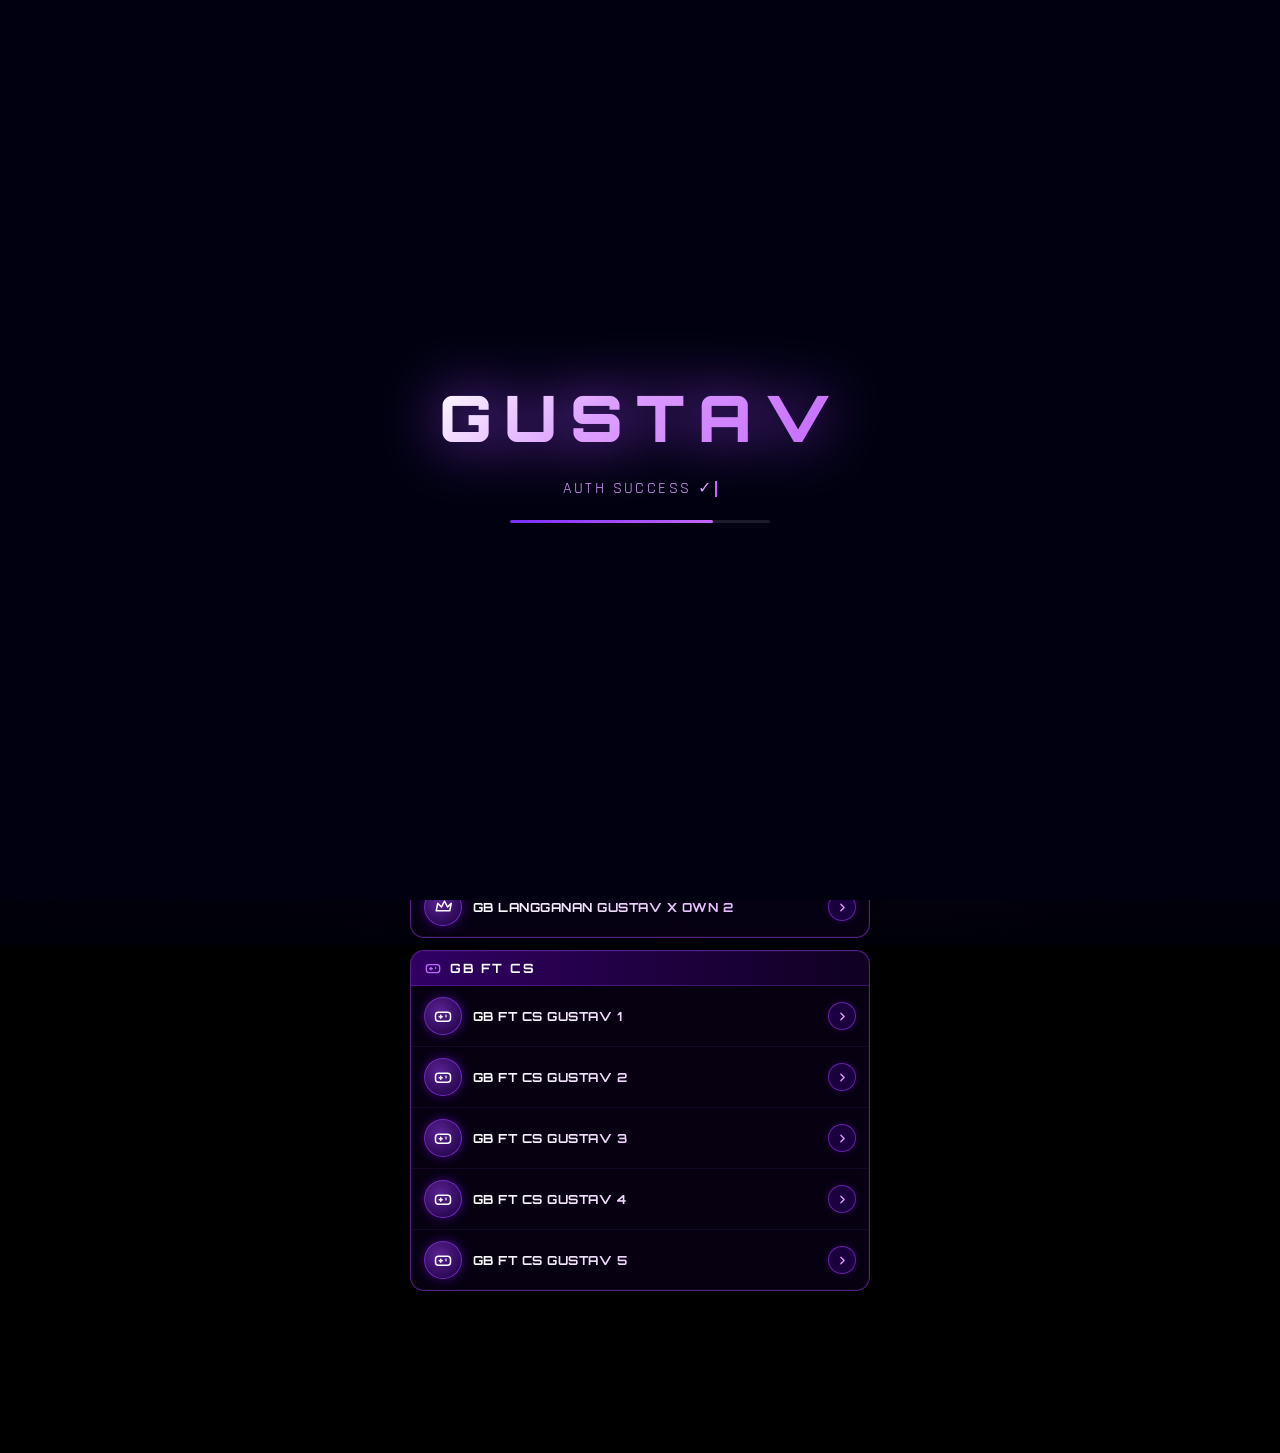
==== index (8).html @ 330f321d "Add files via upload" ====
<!DOCTYPE html>
<html lang="id">
<head>
<meta charset="UTF-8"/>
<meta name="viewport" content="width=device-width,initial-scale=1,maximum-scale=1"/>
<title>GUSTAV | Premium Link Hub</title>
<link href="https://fonts.googleapis.com/css2?family=Orbitron:wght@400;700;900&family=Rajdhani:wght@400;600;700&display=swap" rel="stylesheet"/>
<style>
*,*::before,*::after{box-sizing:border-box;margin:0;padding:0}
:root{--v:#7b2fff;--vg:#a044ff;--vn:#c366ff;--vl:#dda0ff;--w:#fff;--gb:rgba(10,0,30,.55);--bdr:rgba(160,60,255,.5)}
html,body{min-height:100%;background:#000;font-family:'Rajdhani',sans-serif;overflow-x:hidden;color:var(--w)}
#anime-bg{position:fixed;inset:0;z-index:0;background:url('[data-uri]') center top/cover no-repeat;transform-origin:center center;will-change:transform}
#anime-bg::after{content:'';position:absolute;inset:0;background:linear-gradient(to bottom,rgba(0,0,10,.72) 0%,rgba(5,0,20,.55) 28%,rgba(10,0,30,.78) 62%,rgba(5,0,15,.95) 83%,rgba(0,0,8,1) 100%),linear-gradient(to right,rgba(0,0,15,.55) 0%,rgba(0,0,15,.18) 28%,rgba(0,0,15,.18) 72%,rgba(0,0,15,.55) 100%)}
#scanline{position:fixed;inset:0;z-index:2;pointer-events:none;opacity:.04;background:repeating-linear-gradient(0deg,transparent,transparent 2px,rgba(0,0,0,.8) 2px,rgba(0,0,0,.8) 4px)}
#vignette{position:fixed;inset:0;z-index:3;pointer-events:none;background:radial-gradient(ellipse 85% 85% at 50% 50%,transparent 38%,rgba(0,0,15,.68) 100%)}
#sword-beam{position:fixed;inset:0;z-index:4;pointer-events:none;overflow:hidden}
#sword-beam::before{content:'';position:absolute;top:-10%;left:28%;width:3px;height:130%;background:linear-gradient(to bottom,transparent 0%,rgba(200,120,255,0) 10%,rgba(200,120,255,.9) 35%,rgba(255,180,255,1) 50%,rgba(200,120,255,.9) 65%,rgba(200,120,255,0) 90%,transparent 100%);transform:rotate(-38deg);transform-origin:50% 50%;filter:blur(1.5px);box-shadow:0 0 12px 4px rgba(180,80,255,.6),0 0 40px 10px rgba(120,0,255,.3);animation:beamPulse 3s ease-in-out infinite}
#sword-beam::after{content:'';position:absolute;top:-10%;left:28.4%;width:1px;height:130%;background:linear-gradient(to bottom,transparent,rgba(255,255,255,.95) 50%,transparent);transform:rotate(-38deg);transform-origin:50% 50%;filter:blur(.3px);animation:beamPulse 3s ease-in-out infinite}
@keyframes beamPulse{0%,100%{opacity:.7;filter:blur(1.5px) brightness(1)}50%{opacity:1;filter:blur(.8px) brightness(1.6)}}
#aura{position:fixed;z-index:4;pointer-events:none;bottom:5%;left:50%;transform:translateX(-50%);width:min(320px,75vw);height:min(320px,75vw);border-radius:50%;background:radial-gradient(circle,rgba(120,0,255,.22) 0%,rgba(80,0,200,.12) 40%,transparent 70%);animation:auraPulse 4s ease-in-out infinite;filter:blur(18px)}
@keyframes auraPulse{0%,100%{opacity:.6;transform:translateX(-50%) scale(1)}50%{opacity:1;transform:translateX(-50%) scale(1.15)}}
#pc{position:fixed;inset:0;z-index:5;pointer-events:none}
#fog{position:fixed;inset:0;z-index:6;pointer-events:none;background:radial-gradient(ellipse 80% 40% at 50% 0%,rgba(100,0,220,.28) 0%,transparent 70%),radial-gradient(ellipse 40% 20% at 15% 80%,rgba(140,40,255,.16) 0%,transparent 60%),radial-gradient(ellipse 40% 20% at 85% 60%,rgba(80,0,180,.14) 0%,transparent 60%)}
#flash{position:fixed;inset:0;z-index:7;pointer-events:none;background:rgba(160,60,255,0);animation:flash 8s infinite}
@keyframes flash{0%,88%,90%,92%,100%{background:rgba(160,60,255,0)}89%,91%{background:rgba(160,60,255,.06)}}
#intro{position:fixed;inset:0;z-index:999;background:#000010;display:flex;flex-direction:column;align-items:center;justify-content:center;gap:20px;transition:opacity .7s}
#intro.out{opacity:0;pointer-events:none}
.ig{font-family:'Orbitron',sans-serif;font-size:clamp(2.4rem,9vw,4rem);font-weight:900;letter-spacing:.2em;background:linear-gradient(135deg,#fff 0%,var(--vl) 40%,var(--vn) 100%);-webkit-background-clip:text;-webkit-text-fill-color:transparent;background-clip:text;filter:drop-shadow(0 0 30px var(--vg))}
.il{font-size:clamp(.8rem,3vw,1rem);color:var(--vl);letter-spacing:.15em;min-height:1.4em}
.ic{display:inline-block;width:2px;height:1em;background:var(--vn);margin-left:2px;vertical-align:middle;animation:blink .7s step-end infinite}
@keyframes blink{0%,100%{opacity:1}50%{opacity:0}}
.bw{width:min(260px,65vw);height:3px;background:rgba(255,255,255,.1);border-radius:2px;overflow:hidden}
.bb{height:100%;width:0;background:linear-gradient(90deg,var(--v),var(--vn));border-radius:2px;transition:width .5s cubic-bezier(.4,0,.2,1)}
#app{position:relative;z-index:10;min-height:100vh;display:flex;flex-direction:column;align-items:center;padding:0 13px 90px}
.hero{width:100%;max-width:460px;text-align:center;padding:36px 0 16px;position:relative}
.badge{position:absolute;top:30px;width:62px;background:linear-gradient(160deg,rgba(20,0,50,.92) 0%,rgba(8,0,28,.96) 100%);border:1.5px solid rgba(180,80,255,.65);border-radius:12px;padding:12px 6px 10px;font-family:'Orbitron',sans-serif;font-size:.5rem;font-weight:700;letter-spacing:.1em;color:var(--vl);backdrop-filter:blur(20px);box-shadow:0 0 24px rgba(123,0,255,.5),0 0 8px rgba(200,100,255,.2) inset,inset 0 1px 0 rgba(255,255,255,.12);text-align:center}
.badge svg{width:18px;height:18px;display:block;margin:0 auto 5px;fill:none;stroke:var(--vl);stroke-width:1.8;stroke-linecap:round;stroke-linejoin:round;filter:drop-shadow(0 0 4px rgba(180,80,255,.7))}
.badge .badge-main-text{font-size:.56rem;font-weight:900;letter-spacing:.12em;background:linear-gradient(180deg,#fff 0%,var(--vl) 100%);-webkit-background-clip:text;-webkit-text-fill-color:transparent;background-clip:text;line-height:1.3}
.badge .badge-sub-text{font-size:.42rem;opacity:.7;margin-top:2px;letter-spacing:.08em;color:rgba(200,160,255,.8);-webkit-text-fill-color:rgba(200,160,255,.8)}
.badge .badge-year{font-size:.52rem;font-weight:900;letter-spacing:.06em;background:linear-gradient(90deg,var(--vn),var(--vl));-webkit-background-clip:text;-webkit-text-fill-color:transparent;background-clip:text;margin-top:1px}
.badge .badge-divider{width:36px;height:1px;background:linear-gradient(90deg,transparent,rgba(180,80,255,.7),transparent);margin:5px auto}
.badge .badge-era-text{font-size:.72rem;font-weight:900;letter-spacing:.22em;background:linear-gradient(135deg,var(--vn) 0%,#fff 50%,var(--vl) 100%);-webkit-background-clip:text;-webkit-text-fill-color:transparent;background-clip:text;filter:drop-shadow(0 0 6px rgba(160,60,255,.8));line-height:1.2}
.bl{left:0}.br{right:0}
.stripes{margin-top:6px;display:flex;flex-direction:column;gap:3px;align-items:center}
.stripe{width:26px;height:3px;border-radius:2px;background:linear-gradient(90deg,transparent,var(--vn),transparent)}
.ring{width:clamp(82px,20vw,104px);height:clamp(82px,20vw,104px);border-radius:50%;margin:0 auto 12px;border:2px solid var(--vn);position:relative;display:flex;align-items:center;justify-content:center;background:radial-gradient(circle at 50% 40%,rgba(100,0,255,.55),rgba(5,0,20,.96));animation:ringPulse 3s ease-in-out infinite}
@keyframes ringPulse{0%,100%{box-shadow:0 0 20px var(--v),0 0 55px rgba(123,0,255,.4),inset 0 0 18px rgba(100,0,255,.3)}50%{box-shadow:0 0 38px var(--vg),0 0 90px rgba(160,60,255,.5),inset 0 0 28px rgba(160,60,255,.45)}}
.rcrown{position:absolute;top:-14px;left:50%;transform:translateX(-50%)}
.rcrown svg{width:22px;height:22px;fill:none;stroke:var(--vn);stroke-width:2;filter:drop-shadow(0 0 6px var(--vn));stroke-linecap:round;stroke-linejoin:round}
.rg{font-family:'Orbitron',sans-serif;font-size:clamp(1.9rem,7vw,2.6rem);font-weight:900;background:linear-gradient(135deg,#fff,var(--vl));-webkit-background-clip:text;-webkit-text-fill-color:transparent;background-clip:text;filter:drop-shadow(0 0 10px var(--vn))}
.sp{position:absolute;width:5px;height:5px;border-radius:50%;background:var(--vl);box-shadow:0 0 8px var(--vn);animation:sp 2s ease-in-out infinite}
.sp:nth-child(2){top:8%;left:-8%;animation-delay:.3s}.sp:nth-child(3){top:8%;right:-8%;animation-delay:.8s}.sp:nth-child(4){bottom:12%;left:2%;animation-delay:1.3s}.sp:nth-child(5){bottom:12%;right:2%;animation-delay:1.8s}
@keyframes sp{0%,100%{opacity:0;transform:scale(.3)}50%{opacity:1;transform:scale(1.5)}}
.title{font-family:'Orbitron',sans-serif;font-size:clamp(2.4rem,10vw,3.5rem);font-weight:900;letter-spacing:.12em;background:linear-gradient(180deg,#fff 0%,var(--vl) 55%,var(--vg) 100%);-webkit-background-clip:text;-webkit-text-fill-color:transparent;background-clip:text;filter:drop-shadow(0 0 28px rgba(160,60,255,.9)) drop-shadow(0 2px 8px rgba(0,0,0,.8));animation:glitch 7s infinite;margin-bottom:4px}
@keyframes glitch{0%,90%,100%{filter:drop-shadow(0 0 20px rgba(160,60,255,.7));transform:none}91%{filter:drop-shadow(3px 0 var(--vn)) drop-shadow(-3px 0 #f0f);transform:skewX(2deg)}92%{filter:drop-shadow(-3px 0 var(--vg)) drop-shadow(3px 0 #0ff);transform:skewX(-1.5deg)}93%{filter:drop-shadow(0 0 20px rgba(160,60,255,.7));transform:none}}
.sub{font-size:clamp(.78rem,3.5vw,.92rem);color:var(--vl);letter-spacing:.2em;display:flex;align-items:center;justify-content:center;gap:8px;text-shadow:0 1px 6px rgba(0,0,0,.9),0 0 20px rgba(100,0,200,.6)}
.sub::before,.sub::after{content:'✦';font-size:.75em;color:var(--vn);animation:twink 2s ease-in-out infinite alternate}
@keyframes twink{from{opacity:.4}to{opacity:1}}
.wrap{width:100%;max-width:460px;display:flex;flex-direction:column;gap:12px;margin-top:8px}
.block{background:rgba(8,0,22,.75);border:1.5px solid var(--bdr);border-radius:14px;overflow:hidden;backdrop-filter:blur(18px) saturate(1.4);-webkit-backdrop-filter:blur(18px) saturate(1.4);animation:breath 4s ease-in-out infinite;box-shadow:0 0 0 1px rgba(255,255,255,.04) inset}
@keyframes breath{0%,100%{box-shadow:0 0 20px rgba(100,0,255,.18),0 0 0 1px rgba(255,255,255,.04) inset}50%{box-shadow:0 0 40px rgba(160,60,255,.35),0 0 0 1px rgba(255,255,255,.06) inset}}
.sh{display:flex;align-items:center;gap:9px;padding:9px 14px;background:linear-gradient(90deg,rgba(100,0,200,.45) 0%,rgba(50,0,100,.2) 100%);border-bottom:1px solid rgba(160,60,255,.3);font-family:'Orbitron',sans-serif;font-size:clamp(.68rem,2.8vw,.8rem);font-weight:700;letter-spacing:.14em;color:var(--w)}
.sh svg{width:16px;height:16px;flex-shrink:0;fill:none;stroke:var(--vn);stroke-width:2;stroke-linecap:round;stroke-linejoin:round}
a.row{display:flex;align-items:center;gap:11px;padding:11px 13px;text-decoration:none;color:var(--w);border-bottom:1px solid rgba(160,60,255,.1);position:relative;overflow:hidden;transition:background .22s,transform .18s;animation:float 4s ease-in-out infinite}
a.row:last-child{border-bottom:none}
a.row::before{content:'';position:absolute;inset:0;background:linear-gradient(105deg,transparent 0%,rgba(160,60,255,.16) 50%,transparent 100%);transform:translateX(-110%);transition:transform .45s ease}
a.row:hover::before{transform:translateX(110%)}
a.row:hover{background:rgba(100,0,200,.28);transform:scale(1.013) translateY(-1px);animation:none}
@keyframes float{0%,100%{transform:translateY(0)}50%{transform:translateY(-2px)}}
.ico{width:38px;height:38px;flex-shrink:0;border-radius:50%;background:radial-gradient(circle at 40% 35%,rgba(160,60,255,.55),rgba(30,0,70,.85));border:1.5px solid rgba(160,60,255,.6);display:flex;align-items:center;justify-content:center;box-shadow:0 0 12px rgba(123,0,255,.45);position:relative;overflow:hidden}
.ico::after{content:'';position:absolute;top:0;left:-70%;width:45%;height:100%;background:linear-gradient(90deg,transparent,rgba(255,255,255,.28),transparent);transform:skewX(-20deg);animation:sheen 3.5s ease-in-out infinite}
@keyframes sheen{0%,100%{left:-70%}50%{left:130%}}
.ico svg{width:18px;height:18px;fill:none;stroke:var(--w);stroke-width:2;stroke-linecap:round;stroke-linejoin:round;position:relative;z-index:1}
.txt{flex:1;min-width:0}
.tn{font-family:'Orbitron',sans-serif;font-size:clamp(.65rem,2.7vw,.78rem);font-weight:700;letter-spacing:.04em;white-space:nowrap;overflow:hidden;text-overflow:ellipsis;background:linear-gradient(90deg,var(--w),var(--vl));-webkit-background-clip:text;-webkit-text-fill-color:transparent;background-clip:text}
.ts{font-size:clamp(.58rem,2.4vw,.68rem);color:rgba(200,160,255,.65);letter-spacing:.06em;margin-top:1px}
.arr{width:28px;height:28px;flex-shrink:0;border-radius:50%;border:1.5px solid rgba(160,60,255,.55);display:flex;align-items:center;justify-content:center;background:rgba(80,0,180,.28);box-shadow:0 0 8px rgba(100,0,200,.3);transition:all .22s}
.arr svg{width:13px;height:13px;stroke:var(--vl);stroke-width:2.5;fill:none;stroke-linecap:round;stroke-linejoin:round;transition:stroke .22s}
a.row:hover .arr{background:var(--v);box-shadow:0 0 20px var(--vn)}
a.row:hover .arr svg{stroke:var(--w)}
.foot{position:fixed;bottom:0;left:0;right:0;z-index:20;background:rgba(5,0,15,.92);border-top:1px solid rgba(160,60,255,.35);backdrop-filter:blur(16px);display:flex;align-items:center;justify-content:space-between;padding:9px 16px}
.fg{width:38px;height:38px;border-radius:50%;border:1.5px solid var(--bdr);background:rgba(60,0,140,.5);display:flex;align-items:center;justify-content:center;font-family:'Orbitron',sans-serif;font-size:.95rem;font-weight:900;box-shadow:0 0 14px rgba(100,0,200,.5)}
.fc{text-align:center}
.fn{font-family:'Orbitron',sans-serif;font-size:.72rem;font-weight:900;letter-spacing:.2em;display:flex;align-items:center;gap:6px;background:linear-gradient(90deg,var(--vl),var(--w),var(--vl));-webkit-background-clip:text;-webkit-text-fill-color:transparent;background-clip:text}
.fn svg{width:14px;height:14px;fill:none;stroke:var(--vn);stroke-width:2;stroke-linecap:round;stroke-linejoin:round}
.fe{font-size:.54rem;letter-spacing:.18em;color:var(--vl);margin-top:1px}
.ft{font-size:.5rem;letter-spacing:.12em;color:rgba(200,160,255,.55)}
.fi{display:flex;gap:7px}
.fic{width:32px;height:32px;border-radius:8px;border:1.5px solid rgba(160,60,255,.4);background:rgba(60,0,130,.35);display:flex;align-items:center;justify-content:center}
.fic svg{width:16px;height:16px;fill:none;stroke:var(--vl);stroke-width:2;stroke-linecap:round;stroke-linejoin:round}
.eq{position:fixed;bottom:58px;right:11px;z-index:25;display:flex;align-items:flex-end;gap:3px;opacity:.5;pointer-events:none}
.eqb{width:3px;border-radius:2px;background:linear-gradient(to top,var(--v),var(--vn));animation:eq 1s ease-in-out infinite}
.eqb:nth-child(1){height:7px;animation-delay:.0s}.eqb:nth-child(2){height:14px;animation-delay:.12s}.eqb:nth-child(3){height:10px;animation-delay:.24s}.eqb:nth-child(4){height:18px;animation-delay:.36s}.eqb:nth-child(5){height:8px;animation-delay:.48s}
@keyframes eq{0%,100%{transform:scaleY(1)}50%{transform:scaleY(.25)}}
@media(max-width:370px){.badge{display:none}}
</style>
</head>
<body>
<svg style="display:none" xmlns="http://www.w3.org/2000/svg">
<defs>
<symbol id="i-tg" viewBox="0 0 24 24"><path d="M21.5 3.5L2 10.5l7 2.5m12.5-9.5l-5.5 17-4.5-5m10-12L9 13m0 0v7l3.5-3.5"/></symbol>
<symbol id="i-gem" viewBox="0 0 24 24"><path d="M2.5 9h19l-9.5 12.5L2.5 9z"/><path d="M2.5 9L7 4h10l4.5 5"/><path d="M7 4l5 5m0 0l5-5m-5 5v12.5"/></symbol>
<symbol id="i-crown" viewBox="0 0 24 24"><path d="M3 17h18M3 17l2-10 5 5 4-8 4 8 5-5-2 10H3z"/></symbol>
<symbol id="i-game" viewBox="0 0 24 24"><rect x="2" y="7" width="20" height="12" rx="4"/><path d="M7 13h4m-2-2v4m7-2h.01M16 11h.01"/></symbol>
<symbol id="i-info" viewBox="0 0 24 24"><circle cx="12" cy="12" r="9"/><path d="M12 8v.5M12 11v5"/></symbol>
<symbol id="i-clip" viewBox="0 0 24 24"><path d="M9 5H7a2 2 0 00-2 2v12a2 2 0 002 2h10a2 2 0 002-2V7a2 2 0 00-2-2h-2"/><rect x="9" y="3" width="6" height="4" rx="1"/><path d="M9 12h6m-6 4h4"/></symbol>
<symbol id="i-wing" viewBox="0 0 24 24"><path d="M12 12C6 8 2 4 2 4s2 6 4 8c2 2 6 0 6 0zm0 0c6-4 10-8 10-8s-2 6-4 8c-2 2-6 0-6 0z"/></symbol>
<symbol id="i-chev" viewBox="0 0 24 24"><path d="M9 18l6-6-6-6"/></symbol>
</defs>
</svg>

<div id="intro">
  <div class="ig">GUSTAV</div>
  <div class="il"><span id="iline"></span><span class="ic"></span></div>
  <div class="bw"><div class="bb" id="ibar"></div></div>
</div>

<div id="anime-bg"></div>
<div id="scanline"></div>
<div id="vignette"></div>
<div id="sword-beam"></div>
<div id="aura"></div>
<canvas id="pc"></canvas>
<div id="fog"></div>
<div id="flash"></div>
<div class="eq"><div class="eqb"></div><div class="eqb"></div><div class="eqb"></div><div class="eqb"></div><div class="eqb"></div></div>
<audio id="bgm" src="breathe.mp3" loop preload="auto"></audio>

<div id="app">
  <div class="hero">
    <div class="badge bl">
      <svg><use href="#i-crown"/></svg>
      <div class="badge-main-text">GUSTAV</div>
      <div class="badge-divider"></div>
      <div class="badge-era-text">ERA</div>
      <div class="stripes"><div class="stripe"></div><div class="stripe"></div></div>
    </div>
    <div class="badge br">
      <svg><use href="#i-gem"/></svg>
      <div class="badge-main-text">GUSTAV</div>
      <div class="badge-divider"></div>
      <div class="badge-era-text">ERA</div>
      <div class="stripes"><div class="stripe"></div><div class="stripe"></div></div>
    </div>
    <div class="ring">
      <div class="rcrown"><svg><use href="#i-crown"/></svg></div>
      <div class="rg">G</div>
      <div class="sp"></div><div class="sp"></div><div class="sp"></div><div class="sp"></div>
    </div>
    <div class="title">GUSTAV</div>
    <div class="sub">ALL INFO GUSTAV FT /KB</div>
  </div>
  <div class="wrap">
    <div class="block">
      <div class="sh"><svg><use href="#i-tg"/></svg>TELEGRAM</div>
      <a href="https://t.me/gustavreall21x" target="_blank" rel="noopener" class="row">
        <div class="ico"><svg><use href="#i-tg"/></svg></div>
        <div class="txt"><div class="tn">TELEGRAM GUSTAV 1</div><div class="ts">Join Channel</div></div>
        <div class="arr"><svg><use href="#i-chev"/></svg></div>
      </a>
      <a href="https://t.me/bosgustav" target="_blank" rel="noopener" class="row">
        <div class="ico"><svg><use href="#i-tg"/></svg></div>
        <div class="txt"><div class="tn">TELEGRAM GUSTAV 2</div><div class="ts">Join Channel</div></div>
        <div class="arr"><svg><use href="#i-chev"/></svg></div>
      </a>
    </div>
    <div class="block">
      <div class="sh"><svg><use href="#i-gem"/></svg>KB</div>
      <a href="http://t.me/+M6lvT5AFByc2OTQ1" target="_blank" rel="noopener" class="row">
        <div class="ico"><svg><use href="#i-gem"/></svg></div>
        <div class="txt"><div class="tn">KB 1M 9D PERAK</div><div class="ts">Join Sekarang</div></div>
        <div class="arr"><svg><use href="#i-chev"/></svg></div>
      </a>
    </div>
    <div class="block">
      <div class="sh"><svg><use href="#i-clip"/></svg>INFORMASI</div>
      <a href="https://t.me/info21gustav" target="_blank" rel="noopener" class="row">
        <div class="ico"><svg><use href="#i-info"/></svg></div>
        <div class="txt"><div class="tn">ALL INFO GUSTAV</div><div class="ts">Info Lengkap</div></div>
        <div class="arr"><svg><use href="#i-chev"/></svg></div>
      </a>
      <a href="https://t.me/testi21gustav" target="_blank" rel="noopener" class="row">
        <div class="ico"><svg><use href="#i-clip"/></svg>
        </div>
        <div class="txt"><div class="tn">CH TESTI / OWN GUSTAV</div><div class="ts">Testimoni &amp; Owner</div></div>
        <div class="arr"><svg><use href="#i-chev"/></svg></div>
      </a>
    </div>
    <div class="block">
      <div class="sh"><svg><use href="#i-crown"/></svg>GB LANGGANAN</div>
      <a href="https://t.me/+teyQSTZB5QY5ODg1" target="_blank" rel="noopener" class="row">
        <div class="ico"><svg><use href="#i-crown"/></svg></div>
        <div class="txt"><div class="tn">GB LANGGANAN GUSTAV X PT</div></div>
        <div class="arr"><svg><use href="#i-chev"/></svg></div>
      </a>
      <a href="https://t.me/+YfQMt1Sjq5I0Nzhl" target="_blank" rel="noopener" class="row">
        <div class="ico"><svg><use href="#i-crown"/></svg></div>
        <div class="txt"><div class="tn">GB LANGGANAN GUSTAV X OWN 1</div></div>
        <div class="arr"><svg><use href="#i-chev"/></svg></div>
      </a>
      <a href="https://t.me/+-FB4nONsi9dhYjI1" target="_blank" rel="noopener" class="row">
        <div class="ico"><svg><use href="#i-crown"/></svg></div>
        <div class="txt"><div class="tn">GB LANGGANAN GUSTAV X OWN 2</div></div>
        <div class="arr"><svg><use href="#i-chev"/></svg></div>
      </a>
    </div>
    <div class="block" style="margin-bottom:72px">
      <div class="sh"><svg><use href="#i-game"/></svg>GB FT CS</div>
      <a href="https://t.me/+jpkEImEyogAxMzk1" target="_blank" rel="noopener" class="row">
        <div class="ico"><svg><use href="#i-game"/></svg></div>
        <div class="txt"><div class="tn">GB FT CS GUSTAV 1</div></div>
        <div class="arr"><svg><use href="#i-chev"/></svg></div>
      </a>
      <a href="https://t.me/+YfQMt1Sjq5I0Nzhl" target="_blank" rel="noopener" class="row">
        <div class="ico"><svg><use href="#i-game"/></svg></div>
        <div class="txt"><div class="tn">GB FT CS GUSTAV 2</div></div>
        <div class="arr"><svg><use href="#i-chev"/></svg></div>
      </a>
      <a href="https://t.me/+Ifhj5_-kOkk2MjFl" target="_blank" rel="noopener" class="row">
        <div class="ico"><svg><use href="#i-game"/></svg></div>
        <div class="txt"><div class="tn">GB FT CS GUSTAV 3</div></div>
        <div class="arr"><svg><use href="#i-chev"/></svg></div>
      </a>
      <a href="https://t.me/+2oS_50bWAw5mYmY1" target="_blank" rel="noopener" class="row">
        <div class="ico"><svg><use href="#i-game"/></svg></div>
        <div class="txt"><div class="tn">GB FT CS GUSTAV 4</div></div>
        <div class="arr"><svg><use href="#i-chev"/></svg></div>
      </a>
      <a href="https://t.me/+IgKJ4uTpCTxmNjU9" target="_blank" rel="noopener" class="row">
        <div class="ico"><svg><use href="#i-game"/></svg></div>
        <div class="txt"><div class="tn">GB FT CS GUSTAV 5</div></div>
        <div class="arr"><svg><use href="#i-chev"/></svg></div>
      </a>
    </div>
  </div>
</div>

<div class="foot">
  <div class="fg">G</div>
  <div class="fc">
    <div class="fn"><svg><use href="#i-wing"/></svg>GUSTAV<svg style="transform:scaleX(-1)"><use href="#i-wing"/></svg></div>
    <div class="fe">EST. 2026</div>
    <div class="ft">THANKS FOR SUPPORT ✦</div>
  </div>
  <div class="fi">
    <div class="fic"><svg><use href="#i-tg"/></svg></div>
    <div class="fic"><svg><use href="#i-gem"/></svg></div>
    <div class="fic"><svg><use href="#i-crown"/></svg></div>
  </div>
</div>

<script>
const seqs=[{t:'BOOTING SYSTEM...',p:22},{t:'CONNECTING NETWORK...',p:50},{t:'AUTH SUCCESS ✓',p:78},{t:'WELCOME TO GUSTAV',p:100}];
const lel=document.getElementById('iline'),bel=document.getElementById('ibar');
let si=0;
function nextSeq(){
  if(si>=seqs.length){setTimeout(()=>{document.getElementById('intro').classList.add('out');setTimeout(()=>document.getElementById('intro').remove(),750)},400);return}
  const s=seqs[si++];let ci=0;lel.textContent='';bel.style.width=s.p+'%';
  const iv=setInterval(()=>{lel.textContent=s.t.slice(0,++ci);if(ci>=s.t.length){clearInterval(iv);setTimeout(nextSeq,si<seqs.length?480:900)}},38);
}
setTimeout(nextSeq,300);

const bgEl=document.getElementById('anime-bg');
const auraEl=document.getElementById('aura');
const beamEl=document.getElementById('sword-beam');
let tx=0,ty=0,cx=0,cy=0;
document.addEventListener('mousemove',e=>{tx=(e.clientX/innerWidth-.5)*18;ty=(e.clientY/innerHeight-.5)*10});
if(window.DeviceOrientationEvent)window.addEventListener('deviceorientation',e=>{if(e.gamma!=null){tx=Math.max(-18,Math.min(18,e.gamma*.35));ty=Math.max(-10,Math.min(10,(e.beta-40)*.25))}});
let scrollY2=0;
window.addEventListener('scroll',()=>scrollY2=window.scrollY);
(function loop(){
  cx+=(tx-cx)*.06;cy+=(ty-cy)*.06;
  bgEl.style.transform=`scale(1.1) translate(${cx*.5}px,${cy*.5+scrollY2*.2}px)`;
  auraEl.style.transform=`translateX(calc(-50% + ${cx*1.2}px))`;
  beamEl.style.transform=`translate(${cx*-.4}px,${cy*-.2}px)`;
  requestAnimationFrame(loop);
})();

(()=>{
  const cv=document.getElementById('pc'),ctx=cv.getContext('2d');
  let W,H;
  const resize=()=>{W=cv.width=innerWidth;H=cv.height=innerHeight};
  addEventListener('resize',resize);resize();
  const embers=Array.from({length:90},()=>{const x=Math.random()*W;return{x,y:Math.random()*H+H,r:Math.random()*2.5+.5,vx:(Math.random()-.5)*.6,vy:-(Math.random()*1.2+.3),a:Math.random()*.8+.2,life:Math.random(),decay:Math.random()*.005+.002,hue:Math.random()>.5?280:300}});
  const orbs=Array.from({length:10},()=>{return{x:Math.random()*W,y:Math.random()*H,r:Math.random()*40+20,vx:(Math.random()-.5)*.3,vy:(Math.random()-.5)*.3,a:Math.random()*.1+.04,hue:270+Math.random()*40}});
  function draw(){
    ctx.clearRect(0,0,W,H);
    orbs.forEach(o=>{o.x+=o.vx;o.y+=o.vy;if(o.x<-o.r)o.x=W+o.r;if(o.x>W+o.r)o.x=-o.r;if(o.y<-o.r)o.y=H+o.r;if(o.y>H+o.r)o.y=-o.r;const g=ctx.createRadialGradient(o.x,o.y,0,o.x,o.y,o.r);g.addColorStop(0,`hsla(${o.hue},100%,75%,${o.a})`);g.addColorStop(1,'transparent');ctx.fillStyle=g;ctx.beginPath();ctx.arc(o.x,o.y,o.r,0,Math.PI*2);ctx.fill()});
    embers.forEach(e=>{e.x+=e.vx;e.y+=e.vy;e.life-=e.decay;if(e.life<=0||e.y<-20){e.x=Math.random()*W;e.y=H+10;e.life=1;e.a=Math.random()*.8+.2}const op=e.life*e.a;ctx.beginPath();ctx.arc(e.x,e.y,e.r,0,Math.PI*2);ctx.fillStyle=`hsla(${e.hue},100%,80%,${op})`;ctx.shadowBlur=10;ctx.shadowColor=`hsla(${e.hue},100%,70%,${op*.6})`;ctx.fill()});
    ctx.shadowBlur=0;requestAnimationFrame(draw);
  }
  draw();
})();

const bgm=document.getElementById('bgm');
bgm.volume=0;bgm.play().catch(()=>{});
document.addEventListener('click',()=>bgm.play().catch(()=>{}),{once:true});
let vol=0;const fi=setInterval(()=>{vol=Math.min(vol+.015,.3);bgm.volume=vol;if(vol>=.3)clearInterval(fi)},200);

setInterval(()=>{document.querySelectorAll('.block').forEach((b,i)=>{setTimeout(()=>{b.style.transition='box-shadow .08s';b.style.boxShadow='0 0 60px rgba(160,60,255,.5),0 0 0 1px rgba(255,255,255,.08) inset';setTimeout(()=>{b.style.boxShadow='';b.style.transition='box-shadow .8s'},140)},i*55)})},2400);

setInterval(()=>{beamEl.style.filter=`brightness(${1+Math.random()*.8})`;setTimeout(()=>beamEl.style.filter='',120)},1800);
</script>
</body>
</html>
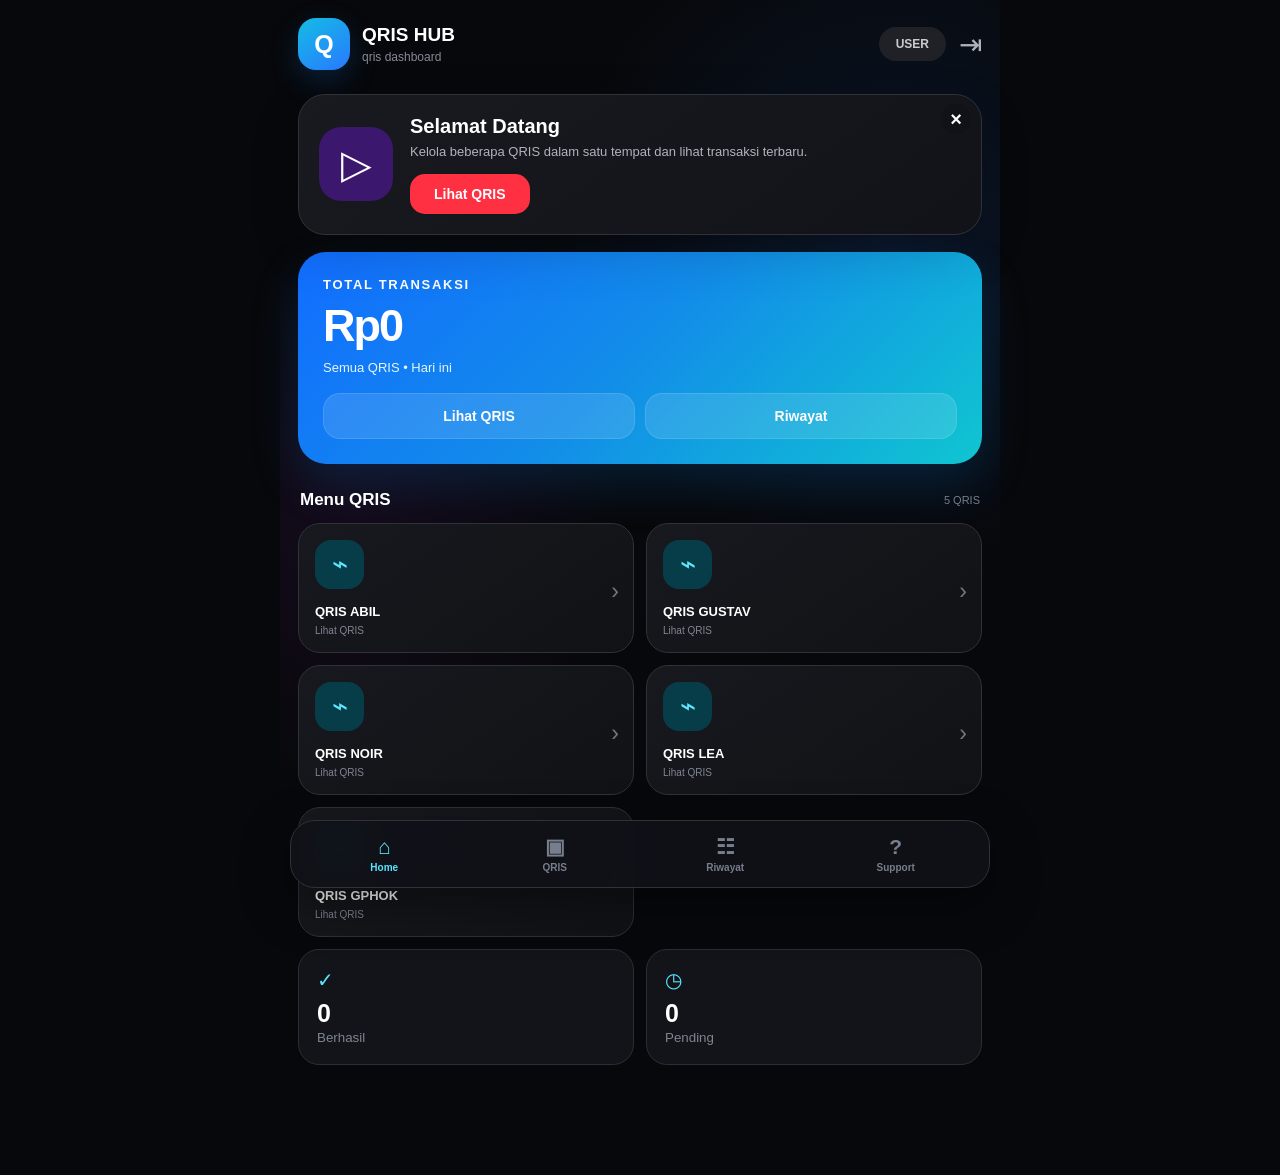
==== commit ff5ed0c8: "Update index (8).html" ====
--- a/index (8).html
+++ b/index (8).html
@@ -1,305 +1,841 @@
 <!DOCTYPE html>
 <html lang="id">
 <head>
-<meta charset="UTF-8"/>
-<meta name="viewport" content="width=device-width,initial-scale=1,maximum-scale=1"/>
-<title>GUSTAV | Premium Link Hub</title>
-<link href="https://fonts.googleapis.com/css2?family=Orbitron:wght@400;700;900&family=Rajdhani:wght@400;600;700&display=swap" rel="stylesheet"/>
-<style>
-*,*::before,*::after{box-sizing:border-box;margin:0;padding:0}
-:root{--v:#7b2fff;--vg:#a044ff;--vn:#c366ff;--vl:#dda0ff;--w:#fff;--gb:rgba(10,0,30,.55);--bdr:rgba(160,60,255,.5)}
-html,body{min-height:100%;background:#000;font-family:'Rajdhani',sans-serif;overflow-x:hidden;color:var(--w)}
-#anime-bg{position:fixed;inset:0;z-index:0;background:url('[data-uri]') center top/cover no-repeat;transform-origin:center center;will-change:transform}
-#anime-bg::after{content:'';position:absolute;inset:0;background:linear-gradient(to bottom,rgba(0,0,10,.72) 0%,rgba(5,0,20,.55) 28%,rgba(10,0,30,.78) 62%,rgba(5,0,15,.95) 83%,rgba(0,0,8,1) 100%),linear-gradient(to right,rgba(0,0,15,.55) 0%,rgba(0,0,15,.18) 28%,rgba(0,0,15,.18) 72%,rgba(0,0,15,.55) 100%)}
-#scanline{position:fixed;inset:0;z-index:2;pointer-events:none;opacity:.04;background:repeating-linear-gradient(0deg,transparent,transparent 2px,rgba(0,0,0,.8) 2px,rgba(0,0,0,.8) 4px)}
-#vignette{position:fixed;inset:0;z-index:3;pointer-events:none;background:radial-gradient(ellipse 85% 85% at 50% 50%,transparent 38%,rgba(0,0,15,.68) 100%)}
-#sword-beam{position:fixed;inset:0;z-index:4;pointer-events:none;overflow:hidden}
-#sword-beam::before{content:'';position:absolute;top:-10%;left:28%;width:3px;height:130%;background:linear-gradient(to bottom,transparent 0%,rgba(200,120,255,0) 10%,rgba(200,120,255,.9) 35%,rgba(255,180,255,1) 50%,rgba(200,120,255,.9) 65%,rgba(200,120,255,0) 90%,transparent 100%);transform:rotate(-38deg);transform-origin:50% 50%;filter:blur(1.5px);box-shadow:0 0 12px 4px rgba(180,80,255,.6),0 0 40px 10px rgba(120,0,255,.3);animation:beamPulse 3s ease-in-out infinite}
-#sword-beam::after{content:'';position:absolute;top:-10%;left:28.4%;width:1px;height:130%;background:linear-gradient(to bottom,transparent,rgba(255,255,255,.95) 50%,transparent);transform:rotate(-38deg);transform-origin:50% 50%;filter:blur(.3px);animation:beamPulse 3s ease-in-out infinite}
-@keyframes beamPulse{0%,100%{opacity:.7;filter:blur(1.5px) brightness(1)}50%{opacity:1;filter:blur(.8px) brightness(1.6)}}
-#aura{position:fixed;z-index:4;pointer-events:none;bottom:5%;left:50%;transform:translateX(-50%);width:min(320px,75vw);height:min(320px,75vw);border-radius:50%;background:radial-gradient(circle,rgba(120,0,255,.22) 0%,rgba(80,0,200,.12) 40%,transparent 70%);animation:auraPulse 4s ease-in-out infinite;filter:blur(18px)}
-@keyframes auraPulse{0%,100%{opacity:.6;transform:translateX(-50%) scale(1)}50%{opacity:1;transform:translateX(-50%) scale(1.15)}}
-#pc{position:fixed;inset:0;z-index:5;pointer-events:none}
-#fog{position:fixed;inset:0;z-index:6;pointer-events:none;background:radial-gradient(ellipse 80% 40% at 50% 0%,rgba(100,0,220,.28) 0%,transparent 70%),radial-gradient(ellipse 40% 20% at 15% 80%,rgba(140,40,255,.16) 0%,transparent 60%),radial-gradient(ellipse 40% 20% at 85% 60%,rgba(80,0,180,.14) 0%,transparent 60%)}
-#flash{position:fixed;inset:0;z-index:7;pointer-events:none;background:rgba(160,60,255,0);animation:flash 8s infinite}
-@keyframes flash{0%,88%,90%,92%,100%{background:rgba(160,60,255,0)}89%,91%{background:rgba(160,60,255,.06)}}
-#intro{position:fixed;inset:0;z-index:999;background:#000010;display:flex;flex-direction:column;align-items:center;justify-content:center;gap:20px;transition:opacity .7s}
-#intro.out{opacity:0;pointer-events:none}
-.ig{font-family:'Orbitron',sans-serif;font-size:clamp(2.4rem,9vw,4rem);font-weight:900;letter-spacing:.2em;background:linear-gradient(135deg,#fff 0%,var(--vl) 40%,var(--vn) 100%);-webkit-background-clip:text;-webkit-text-fill-color:transparent;background-clip:text;filter:drop-shadow(0 0 30px var(--vg))}
-.il{font-size:clamp(.8rem,3vw,1rem);color:var(--vl);letter-spacing:.15em;min-height:1.4em}
-.ic{display:inline-block;width:2px;height:1em;background:var(--vn);margin-left:2px;vertical-align:middle;animation:blink .7s step-end infinite}
-@keyframes blink{0%,100%{opacity:1}50%{opacity:0}}
-.bw{width:min(260px,65vw);height:3px;background:rgba(255,255,255,.1);border-radius:2px;overflow:hidden}
-.bb{height:100%;width:0;background:linear-gradient(90deg,var(--v),var(--vn));border-radius:2px;transition:width .5s cubic-bezier(.4,0,.2,1)}
-#app{position:relative;z-index:10;min-height:100vh;display:flex;flex-direction:column;align-items:center;padding:0 13px 90px}
-.hero{width:100%;max-width:460px;text-align:center;padding:36px 0 16px;position:relative}
-.badge{position:absolute;top:30px;width:62px;background:linear-gradient(160deg,rgba(20,0,50,.92) 0%,rgba(8,0,28,.96) 100%);border:1.5px solid rgba(180,80,255,.65);border-radius:12px;padding:12px 6px 10px;font-family:'Orbitron',sans-serif;font-size:.5rem;font-weight:700;letter-spacing:.1em;color:var(--vl);backdrop-filter:blur(20px);box-shadow:0 0 24px rgba(123,0,255,.5),0 0 8px rgba(200,100,255,.2) inset,inset 0 1px 0 rgba(255,255,255,.12);text-align:center}
-.badge svg{width:18px;height:18px;display:block;margin:0 auto 5px;fill:none;stroke:var(--vl);stroke-width:1.8;stroke-linecap:round;stroke-linejoin:round;filter:drop-shadow(0 0 4px rgba(180,80,255,.7))}
-.badge .badge-main-text{font-size:.56rem;font-weight:900;letter-spacing:.12em;background:linear-gradient(180deg,#fff 0%,var(--vl) 100%);-webkit-background-clip:text;-webkit-text-fill-color:transparent;background-clip:text;line-height:1.3}
-.badge .badge-sub-text{font-size:.42rem;opacity:.7;margin-top:2px;letter-spacing:.08em;color:rgba(200,160,255,.8);-webkit-text-fill-color:rgba(200,160,255,.8)}
-.badge .badge-year{font-size:.52rem;font-weight:900;letter-spacing:.06em;background:linear-gradient(90deg,var(--vn),var(--vl));-webkit-background-clip:text;-webkit-text-fill-color:transparent;background-clip:text;margin-top:1px}
-.badge .badge-divider{width:36px;height:1px;background:linear-gradient(90deg,transparent,rgba(180,80,255,.7),transparent);margin:5px auto}
-.badge .badge-era-text{font-size:.72rem;font-weight:900;letter-spacing:.22em;background:linear-gradient(135deg,var(--vn) 0%,#fff 50%,var(--vl) 100%);-webkit-background-clip:text;-webkit-text-fill-color:transparent;background-clip:text;filter:drop-shadow(0 0 6px rgba(160,60,255,.8));line-height:1.2}
-.bl{left:0}.br{right:0}
-.stripes{margin-top:6px;display:flex;flex-direction:column;gap:3px;align-items:center}
-.stripe{width:26px;height:3px;border-radius:2px;background:linear-gradient(90deg,transparent,var(--vn),transparent)}
-.ring{width:clamp(82px,20vw,104px);height:clamp(82px,20vw,104px);border-radius:50%;margin:0 auto 12px;border:2px solid var(--vn);position:relative;display:flex;align-items:center;justify-content:center;background:radial-gradient(circle at 50% 40%,rgba(100,0,255,.55),rgba(5,0,20,.96));animation:ringPulse 3s ease-in-out infinite}
-@keyframes ringPulse{0%,100%{box-shadow:0 0 20px var(--v),0 0 55px rgba(123,0,255,.4),inset 0 0 18px rgba(100,0,255,.3)}50%{box-shadow:0 0 38px var(--vg),0 0 90px rgba(160,60,255,.5),inset 0 0 28px rgba(160,60,255,.45)}}
-.rcrown{position:absolute;top:-14px;left:50%;transform:translateX(-50%)}
-.rcrown svg{width:22px;height:22px;fill:none;stroke:var(--vn);stroke-width:2;filter:drop-shadow(0 0 6px var(--vn));stroke-linecap:round;stroke-linejoin:round}
-.rg{font-family:'Orbitron',sans-serif;font-size:clamp(1.9rem,7vw,2.6rem);font-weight:900;background:linear-gradient(135deg,#fff,var(--vl));-webkit-background-clip:text;-webkit-text-fill-color:transparent;background-clip:text;filter:drop-shadow(0 0 10px var(--vn))}
-.sp{position:absolute;width:5px;height:5px;border-radius:50%;background:var(--vl);box-shadow:0 0 8px var(--vn);animation:sp 2s ease-in-out infinite}
-.sp:nth-child(2){top:8%;left:-8%;animation-delay:.3s}.sp:nth-child(3){top:8%;right:-8%;animation-delay:.8s}.sp:nth-child(4){bottom:12%;left:2%;animation-delay:1.3s}.sp:nth-child(5){bottom:12%;right:2%;animation-delay:1.8s}
-@keyframes sp{0%,100%{opacity:0;transform:scale(.3)}50%{opacity:1;transform:scale(1.5)}}
-.title{font-family:'Orbitron',sans-serif;font-size:clamp(2.4rem,10vw,3.5rem);font-weight:900;letter-spacing:.12em;background:linear-gradient(180deg,#fff 0%,var(--vl) 55%,var(--vg) 100%);-webkit-background-clip:text;-webkit-text-fill-color:transparent;background-clip:text;filter:drop-shadow(0 0 28px rgba(160,60,255,.9)) drop-shadow(0 2px 8px rgba(0,0,0,.8));animation:glitch 7s infinite;margin-bottom:4px}
-@keyframes glitch{0%,90%,100%{filter:drop-shadow(0 0 20px rgba(160,60,255,.7));transform:none}91%{filter:drop-shadow(3px 0 var(--vn)) drop-shadow(-3px 0 #f0f);transform:skewX(2deg)}92%{filter:drop-shadow(-3px 0 var(--vg)) drop-shadow(3px 0 #0ff);transform:skewX(-1.5deg)}93%{filter:drop-shadow(0 0 20px rgba(160,60,255,.7));transform:none}}
-.sub{font-size:clamp(.78rem,3.5vw,.92rem);color:var(--vl);letter-spacing:.2em;display:flex;align-items:center;justify-content:center;gap:8px;text-shadow:0 1px 6px rgba(0,0,0,.9),0 0 20px rgba(100,0,200,.6)}
-.sub::before,.sub::after{content:'✦';font-size:.75em;color:var(--vn);animation:twink 2s ease-in-out infinite alternate}
-@keyframes twink{from{opacity:.4}to{opacity:1}}
-.wrap{width:100%;max-width:460px;display:flex;flex-direction:column;gap:12px;margin-top:8px}
-.block{background:rgba(8,0,22,.75);border:1.5px solid var(--bdr);border-radius:14px;overflow:hidden;backdrop-filter:blur(18px) saturate(1.4);-webkit-backdrop-filter:blur(18px) saturate(1.4);animation:breath 4s ease-in-out infinite;box-shadow:0 0 0 1px rgba(255,255,255,.04) inset}
-@keyframes breath{0%,100%{box-shadow:0 0 20px rgba(100,0,255,.18),0 0 0 1px rgba(255,255,255,.04) inset}50%{box-shadow:0 0 40px rgba(160,60,255,.35),0 0 0 1px rgba(255,255,255,.06) inset}}
-.sh{display:flex;align-items:center;gap:9px;padding:9px 14px;background:linear-gradient(90deg,rgba(100,0,200,.45) 0%,rgba(50,0,100,.2) 100%);border-bottom:1px solid rgba(160,60,255,.3);font-family:'Orbitron',sans-serif;font-size:clamp(.68rem,2.8vw,.8rem);font-weight:700;letter-spacing:.14em;color:var(--w)}
-.sh svg{width:16px;height:16px;flex-shrink:0;fill:none;stroke:var(--vn);stroke-width:2;stroke-linecap:round;stroke-linejoin:round}
-a.row{display:flex;align-items:center;gap:11px;padding:11px 13px;text-decoration:none;color:var(--w);border-bottom:1px solid rgba(160,60,255,.1);position:relative;overflow:hidden;transition:background .22s,transform .18s;animation:float 4s ease-in-out infinite}
-a.row:last-child{border-bottom:none}
-a.row::before{content:'';position:absolute;inset:0;background:linear-gradient(105deg,transparent 0%,rgba(160,60,255,.16) 50%,transparent 100%);transform:translateX(-110%);transition:transform .45s ease}
-a.row:hover::before{transform:translateX(110%)}
-a.row:hover{background:rgba(100,0,200,.28);transform:scale(1.013) translateY(-1px);animation:none}
-@keyframes float{0%,100%{transform:translateY(0)}50%{transform:translateY(-2px)}}
-.ico{width:38px;height:38px;flex-shrink:0;border-radius:50%;background:radial-gradient(circle at 40% 35%,rgba(160,60,255,.55),rgba(30,0,70,.85));border:1.5px solid rgba(160,60,255,.6);display:flex;align-items:center;justify-content:center;box-shadow:0 0 12px rgba(123,0,255,.45);position:relative;overflow:hidden}
-.ico::after{content:'';position:absolute;top:0;left:-70%;width:45%;height:100%;background:linear-gradient(90deg,transparent,rgba(255,255,255,.28),transparent);transform:skewX(-20deg);animation:sheen 3.5s ease-in-out infinite}
-@keyframes sheen{0%,100%{left:-70%}50%{left:130%}}
-.ico svg{width:18px;height:18px;fill:none;stroke:var(--w);stroke-width:2;stroke-linecap:round;stroke-linejoin:round;position:relative;z-index:1}
-.txt{flex:1;min-width:0}
-.tn{font-family:'Orbitron',sans-serif;font-size:clamp(.65rem,2.7vw,.78rem);font-weight:700;letter-spacing:.04em;white-space:nowrap;overflow:hidden;text-overflow:ellipsis;background:linear-gradient(90deg,var(--w),var(--vl));-webkit-background-clip:text;-webkit-text-fill-color:transparent;background-clip:text}
-.ts{font-size:clamp(.58rem,2.4vw,.68rem);color:rgba(200,160,255,.65);letter-spacing:.06em;margin-top:1px}
-.arr{width:28px;height:28px;flex-shrink:0;border-radius:50%;border:1.5px solid rgba(160,60,255,.55);display:flex;align-items:center;justify-content:center;background:rgba(80,0,180,.28);box-shadow:0 0 8px rgba(100,0,200,.3);transition:all .22s}
-.arr svg{width:13px;height:13px;stroke:var(--vl);stroke-width:2.5;fill:none;stroke-linecap:round;stroke-linejoin:round;transition:stroke .22s}
-a.row:hover .arr{background:var(--v);box-shadow:0 0 20px var(--vn)}
-a.row:hover .arr svg{stroke:var(--w)}
-.foot{position:fixed;bottom:0;left:0;right:0;z-index:20;background:rgba(5,0,15,.92);border-top:1px solid rgba(160,60,255,.35);backdrop-filter:blur(16px);display:flex;align-items:center;justify-content:space-between;padding:9px 16px}
-.fg{width:38px;height:38px;border-radius:50%;border:1.5px solid var(--bdr);background:rgba(60,0,140,.5);display:flex;align-items:center;justify-content:center;font-family:'Orbitron',sans-serif;font-size:.95rem;font-weight:900;box-shadow:0 0 14px rgba(100,0,200,.5)}
-.fc{text-align:center}
-.fn{font-family:'Orbitron',sans-serif;font-size:.72rem;font-weight:900;letter-spacing:.2em;display:flex;align-items:center;gap:6px;background:linear-gradient(90deg,var(--vl),var(--w),var(--vl));-webkit-background-clip:text;-webkit-text-fill-color:transparent;background-clip:text}
-.fn svg{width:14px;height:14px;fill:none;stroke:var(--vn);stroke-width:2;stroke-linecap:round;stroke-linejoin:round}
-.fe{font-size:.54rem;letter-spacing:.18em;color:var(--vl);margin-top:1px}
-.ft{font-size:.5rem;letter-spacing:.12em;color:rgba(200,160,255,.55)}
-.fi{display:flex;gap:7px}
-.fic{width:32px;height:32px;border-radius:8px;border:1.5px solid rgba(160,60,255,.4);background:rgba(60,0,130,.35);display:flex;align-items:center;justify-content:center}
-.fic svg{width:16px;height:16px;fill:none;stroke:var(--vl);stroke-width:2;stroke-linecap:round;stroke-linejoin:round}
-.eq{position:fixed;bottom:58px;right:11px;z-index:25;display:flex;align-items:flex-end;gap:3px;opacity:.5;pointer-events:none}
-.eqb{width:3px;border-radius:2px;background:linear-gradient(to top,var(--v),var(--vn));animation:eq 1s ease-in-out infinite}
-.eqb:nth-child(1){height:7px;animation-delay:.0s}.eqb:nth-child(2){height:14px;animation-delay:.12s}.eqb:nth-child(3){height:10px;animation-delay:.24s}.eqb:nth-child(4){height:18px;animation-delay:.36s}.eqb:nth-child(5){height:8px;animation-delay:.48s}
-@keyframes eq{0%,100%{transform:scaleY(1)}50%{transform:scaleY(.25)}}
-@media(max-width:370px){.badge{display:none}}
-</style>
+  <meta charset="UTF-8">
+  <meta name="viewport" content="width=device-width, initial-scale=1.0">
+
+  <title>QRIS HUB</title>
+
+  <style>
+    * {
+      box-sizing: border-box;
+      margin: 0;
+      padding: 0;
+    }
+
+    body {
+      min-height: 100vh;
+      background: #07080b;
+      color: #ffffff;
+      font-family: Arial, Helvetica, sans-serif;
+    }
+
+    .container {
+      width: 100%;
+      max-width: 720px;
+      margin: auto;
+      padding: 18px 18px 110px;
+
+      background:
+        radial-gradient(
+          circle at 85% 20%,
+          rgba(25, 85, 170, 0.18),
+          transparent 30%
+        ),
+        radial-gradient(
+          circle at 10% 45%,
+          rgba(90, 25, 110, 0.16),
+          transparent 30%
+        ),
+        #07080b;
+
+      min-height: 100vh;
+    }
+
+    /* ================= HEADER ================= */
+
+    .header {
+      display: flex;
+      align-items: center;
+      gap: 13px;
+      margin-bottom: 24px;
+    }
+
+    .profile {
+      display: flex;
+      align-items: center;
+      gap: 12px;
+      flex: 1;
+    }
+
+    .logo {
+      width: 52px;
+      height: 52px;
+
+      border-radius: 18px;
+
+      display: flex;
+      align-items: center;
+      justify-content: center;
+
+      background: linear-gradient(
+        145deg,
+        #15bce5,
+        #2879ff
+      );
+
+      font-size: 25px;
+      font-weight: 900;
+
+      box-shadow:
+        0 10px 30px rgba(20, 140, 255, 0.2);
+    }
+
+    .profile h1 {
+      font-size: 19px;
+    }
+
+    .profile p {
+      margin-top: 4px;
+      font-size: 12px;
+      color: #858b98;
+    }
+
+    .user {
+      padding: 10px 17px;
+
+      border-radius: 20px;
+
+      background: #202126;
+      color: #c9cbd2;
+
+      font-size: 12px;
+      font-weight: bold;
+    }
+
+    .logout {
+      font-size: 28px;
+      color: #aeb2bd;
+    }
+
+    /* ================= WELCOME ================= */
+
+    .welcome {
+      position: relative;
+
+      display: flex;
+      align-items: center;
+      gap: 17px;
+
+      padding: 20px;
+
+      margin-bottom: 17px;
+
+      border: 1px solid #303139;
+      border-radius: 27px;
+
+      background:
+        linear-gradient(
+          145deg,
+          #191a20,
+          #121318
+        );
+
+      box-shadow:
+        0 18px 50px rgba(0, 0, 0, 0.15);
+    }
+
+    .welcome-icon {
+      width: 74px;
+      height: 74px;
+
+      flex-shrink: 0;
+
+      border-radius: 22px;
+
+      display: flex;
+      align-items: center;
+      justify-content: center;
+
+      background: #3b176d;
+
+      font-size: 40px;
+    }
+
+    .welcome h2 {
+      font-size: 20px;
+      margin-bottom: 5px;
+    }
+
+    .welcome p {
+      max-width: 470px;
+
+      color: #b0b3bd;
+
+      font-size: 13px;
+      line-height: 1.45;
+    }
+
+    .welcome button {
+      margin-top: 12px;
+
+      padding: 12px 24px;
+
+      border: none;
+      border-radius: 15px;
+
+      background: #ff3041;
+      color: white;
+
+      font-size: 14px;
+      font-weight: 800;
+
+      cursor: pointer;
+    }
+
+    .close {
+      position: absolute;
+
+      top: 9px;
+      right: 10px;
+
+      width: 30px;
+      height: 30px;
+
+      border: none;
+      border-radius: 50%;
+
+      background: #111217 !important;
+
+      color: #aaa;
+
+      font-size: 20px !important;
+
+      padding: 0 !important;
+      margin: 0 !important;
+    }
+
+    /* ================= TOTAL ================= */
+
+    .total-card {
+      padding: 25px;
+
+      border-radius: 28px;
+
+      background:
+        linear-gradient(
+          135deg,
+          #126dff 0%,
+          #128ce9 48%,
+          #10c5d1 100%
+        );
+
+      box-shadow:
+        0 20px 50px rgba(0, 140, 255, 0.16);
+    }
+
+    .label {
+      font-size: 13px;
+      letter-spacing: 1.7px;
+      font-weight: 800;
+    }
+
+    .total {
+      margin: 8px 0;
+
+      font-size: 45px;
+      font-weight: 900;
+      letter-spacing: -2px;
+    }
+
+    .total-card p {
+      color: #e4f7ff;
+      font-size: 13px;
+    }
+
+    .total-buttons {
+      display: flex;
+      gap: 10px;
+
+      margin-top: 18px;
+    }
+
+    .total-buttons a {
+      flex: 1;
+
+      padding: 14px;
+
+      border-radius: 17px;
+
+      border: 1px solid rgba(255,255,255,0.12);
+
+      background: rgba(255,255,255,0.12);
+
+      color: white;
+
+      text-align: center;
+      text-decoration: none;
+
+      font-size: 14px;
+      font-weight: 800;
+    }
+
+    /* ================= MENU ================= */
+
+    .section-title {
+      display: flex;
+      justify-content: space-between;
+      align-items: center;
+
+      margin: 26px 2px 13px;
+    }
+
+    .section-title h2 {
+      font-size: 17px;
+    }
+
+    .section-title span {
+      color: #777e8c;
+      font-size: 11px;
+    }
+
+    .qris-grid {
+      display: grid;
+
+      grid-template-columns: repeat(2, 1fr);
+
+      gap: 12px;
+    }
+
+    .qris-card {
+      position: relative;
+
+      min-height: 125px;
+
+      padding: 16px;
+
+      border: 1px solid #303139;
+      border-radius: 22px;
+
+      background:
+        linear-gradient(
+          145deg,
+          #18191e,
+          #111216
+        );
+
+      color: white;
+
+      text-decoration: none;
+
+      transition: 0.2s;
+    }
+
+    .qris-card:hover {
+      transform: translateY(-2px);
+
+      border-color: #1596ff;
+    }
+
+    .qris-icon {
+      width: 49px;
+      height: 49px;
+
+      display: flex;
+      align-items: center;
+      justify-content: center;
+
+      margin-bottom: 13px;
+
+      border-radius: 16px;
+
+      background: #073d48;
+
+      color: #5ce9ff;
+
+      font-size: 27px;
+    }
+
+    .qris-card b {
+      font-size: 13px;
+    }
+
+    .qris-card small {
+      display: block;
+
+      margin-top: 5px;
+
+      color: #808694;
+
+      font-size: 10px;
+    }
+
+    .arrow {
+      position: absolute;
+
+      top: 54px;
+      right: 14px;
+
+      color: #707784;
+
+      font-size: 23px;
+    }
+
+    /* ================= STATISTICS ================= */
+
+    .stats {
+      display: grid;
+
+      grid-template-columns: 1fr 1fr;
+
+      gap: 12px;
+
+      margin-top: 12px;
+    }
+
+    .stat {
+      padding: 18px;
+
+      border: 1px solid #2c2e35;
+      border-radius: 21px;
+
+      background: #131419;
+    }
+
+    .stat-icon {
+      color: #56e7ff;
+      font-size: 20px;
+    }
+
+    .stat b {
+      display: block;
+
+      margin-top: 7px;
+
+      font-size: 25px;
+    }
+
+    .stat small {
+      color: #7e8491;
+    }
+
+    /* ================= BOTTOM NAV ================= */
+
+    .bottom-nav {
+      position: fixed;
+
+      z-index: 100;
+
+      bottom: 12px;
+      left: 50%;
+
+      transform: translateX(-50%);
+
+      width: min(
+        calc(100% - 28px),
+        700px
+      );
+
+      display: grid;
+
+      grid-template-columns:
+        repeat(4, 1fr);
+
+      padding: 8px;
+
+      border: 1px solid #303139;
+      border-radius: 25px;
+
+      background: rgba(17, 18, 24, 0.93);
+
+      backdrop-filter: blur(20px);
+
+      box-shadow:
+        0 16px 50px rgba(0,0,0,0.45);
+    }
+
+    .bottom-nav a {
+      padding: 6px;
+
+      color: #777e8c;
+
+      text-align: center;
+
+      text-decoration: none;
+
+      font-size: 10px;
+      font-weight: 800;
+    }
+
+    .bottom-nav span {
+      display: block;
+
+      margin-bottom: 3px;
+
+      font-size: 21px;
+    }
+
+    .bottom-nav .active {
+      color: #56e7ff;
+    }
+
+    /* ================= MOBILE ================= */
+
+    @media (max-width: 520px) {
+
+      .container {
+        padding: 15px 15px 105px;
+      }
+
+      .welcome {
+        padding: 18px;
+      }
+
+      .welcome-icon {
+        width: 65px;
+        height: 65px;
+      }
+
+      .total {
+        font-size: 40px;
+      }
+    }
+
+    @media (max-width: 390px) {
+
+      .qris-grid {
+        grid-template-columns: 1fr;
+      }
+
+      .welcome p {
+        font-size: 12px;
+      }
+    }
+  </style>
 </head>
+
 <body>
-<svg style="display:none" xmlns="http://www.w3.org/2000/svg">
-<defs>
-<symbol id="i-tg" viewBox="0 0 24 24"><path d="M21.5 3.5L2 10.5l7 2.5m12.5-9.5l-5.5 17-4.5-5m10-12L9 13m0 0v7l3.5-3.5"/></symbol>
-<symbol id="i-gem" viewBox="0 0 24 24"><path d="M2.5 9h19l-9.5 12.5L2.5 9z"/><path d="M2.5 9L7 4h10l4.5 5"/><path d="M7 4l5 5m0 0l5-5m-5 5v12.5"/></symbol>
-<symbol id="i-crown" viewBox="0 0 24 24"><path d="M3 17h18M3 17l2-10 5 5 4-8 4 8 5-5-2 10H3z"/></symbol>
-<symbol id="i-game" viewBox="0 0 24 24"><rect x="2" y="7" width="20" height="12" rx="4"/><path d="M7 13h4m-2-2v4m7-2h.01M16 11h.01"/></symbol>
-<symbol id="i-info" viewBox="0 0 24 24"><circle cx="12" cy="12" r="9"/><path d="M12 8v.5M12 11v5"/></symbol>
-<symbol id="i-clip" viewBox="0 0 24 24"><path d="M9 5H7a2 2 0 00-2 2v12a2 2 0 002 2h10a2 2 0 002-2V7a2 2 0 00-2-2h-2"/><rect x="9" y="3" width="6" height="4" rx="1"/><path d="M9 12h6m-6 4h4"/></symbol>
-<symbol id="i-wing" viewBox="0 0 24 24"><path d="M12 12C6 8 2 4 2 4s2 6 4 8c2 2 6 0 6 0zm0 0c6-4 10-8 10-8s-2 6-4 8c-2 2-6 0-6 0z"/></symbol>
-<symbol id="i-chev" viewBox="0 0 24 24"><path d="M9 18l6-6-6-6"/></symbol>
-</defs>
-</svg>
-
-<div id="intro">
-  <div class="ig">GUSTAV</div>
-  <div class="il"><span id="iline"></span><span class="ic"></span></div>
-  <div class="bw"><div class="bb" id="ibar"></div></div>
+
+<div class="container">
+
+  <!-- HEADER -->
+
+  <header class="header">
+
+    <div class="profile">
+
+      <div class="logo">
+        Q
+      </div>
+
+      <div>
+        <h1>QRIS HUB</h1>
+        <p>qris dashboard</p>
+      </div>
+
+    </div>
+
+    <div class="user">
+      USER
+    </div>
+
+    <div class="logout">
+      ⇥
+    </div>
+
+  </header>
+
+
+  <!-- WELCOME -->
+
+  <section class="welcome">
+
+    <div class="welcome-icon">
+      ▷
+    </div>
+
+    <div>
+
+      <h2>
+        Selamat Datang
+      </h2>
+
+      <p>
+        Kelola beberapa QRIS dalam satu tempat
+        dan lihat transaksi terbaru.
+      </p>
+
+      <button
+        onclick="document
+        .getElementById('qris')
+        .scrollIntoView({behavior:'smooth'})">
+
+        Lihat QRIS
+
+      </button>
+
+    </div>
+
+    <button
+      class="close"
+      onclick="this.parentElement.style.display='none'">
+
+      ×
+
+    </button>
+
+  </section>
+
+
+  <!-- TOTAL TRANSAKSI -->
+
+  <section class="total-card">
+
+    <div class="label">
+      TOTAL TRANSAKSI
+    </div>
+
+    <div class="total">
+      Rp0
+    </div>
+
+    <p>
+      Semua QRIS • Hari ini
+    </p>
+
+    <div class="total-buttons">
+
+      <a href="qris.html?id=abil">
+        Lihat QRIS
+      </a>
+
+      <a href="qris.html?id=abil">
+        Riwayat
+      </a>
+
+    </div>
+
+  </section>
+
+
+  <!-- MENU QRIS -->
+
+  <section id="qris">
+
+    <div class="section-title">
+
+      <h2>
+        Menu QRIS
+      </h2>
+
+      <span>
+        5 QRIS
+      </span>
+
+    </div>
+
+
+    <div class="qris-grid">
+
+
+      <!-- ABIL -->
+
+      <a
+        class="qris-card"
+        href="qris.html?id=abil">
+
+        <div class="qris-icon">
+          ⌁
+        </div>
+
+        <b>
+          QRIS ABIL
+        </b>
+
+        <small>
+          Lihat QRIS
+        </small>
+
+        <span class="arrow">
+          ›
+        </span>
+
+      </a>
+
+
+      <!-- GUSTAV -->
+
+      <a
+        class="qris-card"
+        href="qris.html?id=gustav">
+
+        <div class="qris-icon">
+          ⌁
+        </div>
+
+        <b>
+          QRIS GUSTAV
+        </b>
+
+        <small>
+          Lihat QRIS
+        </small>
+
+        <span class="arrow">
+          ›
+        </span>
+
+      </a>
+
+
+      <!-- NOIR -->
+
+      <a
+        class="qris-card"
+        href="qris.html?id=noir">
+
+        <div class="qris-icon">
+          ⌁
+        </div>
+
+        <b>
+          QRIS NOIR
+        </b>
+
+        <small>
+          Lihat QRIS
+        </small>
+
+        <span class="arrow">
+          ›
+        </span>
+
+      </a>
+
+
+      <!-- LEA -->
+
+      <a
+        class="qris-card"
+        href="qris.html?id=lea">
+
+        <div class="qris-icon">
+          ⌁
+        </div>
+
+        <b>
+          QRIS LEA
+        </b>
+
+        <small>
+          Lihat QRIS
+        </small>
+
+        <span class="arrow">
+          ›
+        </span>
+
+      </a>
+
+
+      <!-- GPHOK -->
+
+      <a
+        class="qris-card"
+        href="qris.html?id=gphok">
+
+        <div class="qris-icon">
+          ⌁
+        </div>
+
+        <b>
+          QRIS GPHOK
+        </b>
+
+        <small>
+          Lihat QRIS
+        </small>
+
+        <span class="arrow">
+          ›
+        </span>
+
+      </a>
+
+
+    </div>
+
+  </section>
+
+
+  <!-- STATISTIK -->
+
+  <section class="stats">
+
+    <div class="stat">
+
+      <span class="stat-icon">
+        ✓
+      </span>
+
+      <b>
+        0
+      </b>
+
+      <small>
+        Berhasil
+      </small>
+
+    </div>
+
+
+    <div class="stat">
+
+      <span class="stat-icon">
+        ◷
+      </span>
+
+      <b>
+        0
+      </b>
+
+      <small>
+        Pending
+      </small>
+
+    </div>
+
+  </section>
+
+
+  <!-- BOTTOM NAVIGATION -->
+
+  <nav class="bottom-nav">
+
+    <a
+      class="active"
+      href="index.html">
+
+      <span>⌂</span>
+      Home
+
+    </a>
+
+    <a
+      href="qris.html?id=abil">
+
+      <span>▣</span>
+      QRIS
+
+    </a>
+
+    <a href="#">
+
+      <span>☷</span>
+      Riwayat
+
+    </a>
+
+    <a href="#">
+
+      <span>?</span>
+      Support
+
+    </a>
+
+  </nav>
+
 </div>
 
-<div id="anime-bg"></div>
-<div id="scanline"></div>
-<div id="vignette"></div>
-<div id="sword-beam"></div>
-<div id="aura"></div>
-<canvas id="pc"></canvas>
-<div id="fog"></div>
-<div id="flash"></div>
-<div class="eq"><div class="eqb"></div><div class="eqb"></div><div class="eqb"></div><div class="eqb"></div><div class="eqb"></div></div>
-<audio id="bgm" src="breathe.mp3" loop preload="auto"></audio>
-
-<div id="app">
-  <div class="hero">
-    <div class="badge bl">
-      <svg><use href="#i-crown"/></svg>
-      <div class="badge-main-text">GUSTAV</div>
-      <div class="badge-divider"></div>
-      <div class="badge-era-text">ERA</div>
-      <div class="stripes"><div class="stripe"></div><div class="stripe"></div></div>
-    </div>
-    <div class="badge br">
-      <svg><use href="#i-gem"/></svg>
-      <div class="badge-main-text">GUSTAV</div>
-      <div class="badge-divider"></div>
-      <div class="badge-era-text">ERA</div>
-      <div class="stripes"><div class="stripe"></div><div class="stripe"></div></div>
-    </div>
-    <div class="ring">
-      <div class="rcrown"><svg><use href="#i-crown"/></svg></div>
-      <div class="rg">G</div>
-      <div class="sp"></div><div class="sp"></div><div class="sp"></div><div class="sp"></div>
-    </div>
-    <div class="title">GUSTAV</div>
-    <div class="sub">ALL INFO GUSTAV FT /KB</div>
-  </div>
-  <div class="wrap">
-    <div class="block">
-      <div class="sh"><svg><use href="#i-tg"/></svg>TELEGRAM</div>
-      <a href="https://t.me/gustavreall21x" target="_blank" rel="noopener" class="row">
-        <div class="ico"><svg><use href="#i-tg"/></svg></div>
-        <div class="txt"><div class="tn">TELEGRAM GUSTAV 1</div><div class="ts">Join Channel</div></div>
-        <div class="arr"><svg><use href="#i-chev"/></svg></div>
-      </a>
-      <a href="https://t.me/bosgustav" target="_blank" rel="noopener" class="row">
-        <div class="ico"><svg><use href="#i-tg"/></svg></div>
-        <div class="txt"><div class="tn">TELEGRAM GUSTAV 2</div><div class="ts">Join Channel</div></div>
-        <div class="arr"><svg><use href="#i-chev"/></svg></div>
-      </a>
-    </div>
-    <div class="block">
-      <div class="sh"><svg><use href="#i-gem"/></svg>KB</div>
-      <a href="http://t.me/+M6lvT5AFByc2OTQ1" target="_blank" rel="noopener" class="row">
-        <div class="ico"><svg><use href="#i-gem"/></svg></div>
-        <div class="txt"><div class="tn">KB 1M 9D PERAK</div><div class="ts">Join Sekarang</div></div>
-        <div class="arr"><svg><use href="#i-chev"/></svg></div>
-      </a>
-    </div>
-    <div class="block">
-      <div class="sh"><svg><use href="#i-clip"/></svg>INFORMASI</div>
-      <a href="https://t.me/info21gustav" target="_blank" rel="noopener" class="row">
-        <div class="ico"><svg><use href="#i-info"/></svg></div>
-        <div class="txt"><div class="tn">ALL INFO GUSTAV</div><div class="ts">Info Lengkap</div></div>
-        <div class="arr"><svg><use href="#i-chev"/></svg></div>
-      </a>
-      <a href="https://t.me/testi21gustav" target="_blank" rel="noopener" class="row">
-        <div class="ico"><svg><use href="#i-clip"/></svg>
-        </div>
-        <div class="txt"><div class="tn">CH TESTI / OWN GUSTAV</div><div class="ts">Testimoni &amp; Owner</div></div>
-        <div class="arr"><svg><use href="#i-chev"/></svg></div>
-      </a>
-    </div>
-    <div class="block">
-      <div class="sh"><svg><use href="#i-crown"/></svg>GB LANGGANAN</div>
-      <a href="https://t.me/+teyQSTZB5QY5ODg1" target="_blank" rel="noopener" class="row">
-        <div class="ico"><svg><use href="#i-crown"/></svg></div>
-        <div class="txt"><div class="tn">GB LANGGANAN GUSTAV X PT</div></div>
-        <div class="arr"><svg><use href="#i-chev"/></svg></div>
-      </a>
-      <a href="https://t.me/+YfQMt1Sjq5I0Nzhl" target="_blank" rel="noopener" class="row">
-        <div class="ico"><svg><use href="#i-crown"/></svg></div>
-        <div class="txt"><div class="tn">GB LANGGANAN GUSTAV X OWN 1</div></div>
-        <div class="arr"><svg><use href="#i-chev"/></svg></div>
-      </a>
-      <a href="https://t.me/+-FB4nONsi9dhYjI1" target="_blank" rel="noopener" class="row">
-        <div class="ico"><svg><use href="#i-crown"/></svg></div>
-        <div class="txt"><div class="tn">GB LANGGANAN GUSTAV X OWN 2</div></div>
-        <div class="arr"><svg><use href="#i-chev"/></svg></div>
-      </a>
-    </div>
-    <div class="block" style="margin-bottom:72px">
-      <div class="sh"><svg><use href="#i-game"/></svg>GB FT CS</div>
-      <a href="https://t.me/+jpkEImEyogAxMzk1" target="_blank" rel="noopener" class="row">
-        <div class="ico"><svg><use href="#i-game"/></svg></div>
-        <div class="txt"><div class="tn">GB FT CS GUSTAV 1</div></div>
-        <div class="arr"><svg><use href="#i-chev"/></svg></div>
-      </a>
-      <a href="https://t.me/+YfQMt1Sjq5I0Nzhl" target="_blank" rel="noopener" class="row">
-        <div class="ico"><svg><use href="#i-game"/></svg></div>
-        <div class="txt"><div class="tn">GB FT CS GUSTAV 2</div></div>
-        <div class="arr"><svg><use href="#i-chev"/></svg></div>
-      </a>
-      <a href="https://t.me/+Ifhj5_-kOkk2MjFl" target="_blank" rel="noopener" class="row">
-        <div class="ico"><svg><use href="#i-game"/></svg></div>
-        <div class="txt"><div class="tn">GB FT CS GUSTAV 3</div></div>
-        <div class="arr"><svg><use href="#i-chev"/></svg></div>
-      </a>
-      <a href="https://t.me/+2oS_50bWAw5mYmY1" target="_blank" rel="noopener" class="row">
-        <div class="ico"><svg><use href="#i-game"/></svg></div>
-        <div class="txt"><div class="tn">GB FT CS GUSTAV 4</div></div>
-        <div class="arr"><svg><use href="#i-chev"/></svg></div>
-      </a>
-      <a href="https://t.me/+IgKJ4uTpCTxmNjU9" target="_blank" rel="noopener" class="row">
-        <div class="ico"><svg><use href="#i-game"/></svg></div>
-        <div class="txt"><div class="tn">GB FT CS GUSTAV 5</div></div>
-        <div class="arr"><svg><use href="#i-chev"/></svg></div>
-      </a>
-    </div>
-  </div>
-</div>
-
-<div class="foot">
-  <div class="fg">G</div>
-  <div class="fc">
-    <div class="fn"><svg><use href="#i-wing"/></svg>GUSTAV<svg style="transform:scaleX(-1)"><use href="#i-wing"/></svg></div>
-    <div class="fe">EST. 2026</div>
-    <div class="ft">THANKS FOR SUPPORT ✦</div>
-  </div>
-  <div class="fi">
-    <div class="fic"><svg><use href="#i-tg"/></svg></div>
-    <div class="fic"><svg><use href="#i-gem"/></svg></div>
-    <div class="fic"><svg><use href="#i-crown"/></svg></div>
-  </div>
-</div>
-
-<script>
-const seqs=[{t:'BOOTING SYSTEM...',p:22},{t:'CONNECTING NETWORK...',p:50},{t:'AUTH SUCCESS ✓',p:78},{t:'WELCOME TO GUSTAV',p:100}];
-const lel=document.getElementById('iline'),bel=document.getElementById('ibar');
-let si=0;
-function nextSeq(){
-  if(si>=seqs.length){setTimeout(()=>{document.getElementById('intro').classList.add('out');setTimeout(()=>document.getElementById('intro').remove(),750)},400);return}
-  const s=seqs[si++];let ci=0;lel.textContent='';bel.style.width=s.p+'%';
-  const iv=setInterval(()=>{lel.textContent=s.t.slice(0,++ci);if(ci>=s.t.length){clearInterval(iv);setTimeout(nextSeq,si<seqs.length?480:900)}},38);
-}
-setTimeout(nextSeq,300);
-
-const bgEl=document.getElementById('anime-bg');
-const auraEl=document.getElementById('aura');
-const beamEl=document.getElementById('sword-beam');
-let tx=0,ty=0,cx=0,cy=0;
-document.addEventListener('mousemove',e=>{tx=(e.clientX/innerWidth-.5)*18;ty=(e.clientY/innerHeight-.5)*10});
-if(window.DeviceOrientationEvent)window.addEventListener('deviceorientation',e=>{if(e.gamma!=null){tx=Math.max(-18,Math.min(18,e.gamma*.35));ty=Math.max(-10,Math.min(10,(e.beta-40)*.25))}});
-let scrollY2=0;
-window.addEventListener('scroll',()=>scrollY2=window.scrollY);
-(function loop(){
-  cx+=(tx-cx)*.06;cy+=(ty-cy)*.06;
-  bgEl.style.transform=`scale(1.1) translate(${cx*.5}px,${cy*.5+scrollY2*.2}px)`;
-  auraEl.style.transform=`translateX(calc(-50% + ${cx*1.2}px))`;
-  beamEl.style.transform=`translate(${cx*-.4}px,${cy*-.2}px)`;
-  requestAnimationFrame(loop);
-})();
-
-(()=>{
-  const cv=document.getElementById('pc'),ctx=cv.getContext('2d');
-  let W,H;
-  const resize=()=>{W=cv.width=innerWidth;H=cv.height=innerHeight};
-  addEventListener('resize',resize);resize();
-  const embers=Array.from({length:90},()=>{const x=Math.random()*W;return{x,y:Math.random()*H+H,r:Math.random()*2.5+.5,vx:(Math.random()-.5)*.6,vy:-(Math.random()*1.2+.3),a:Math.random()*.8+.2,life:Math.random(),decay:Math.random()*.005+.002,hue:Math.random()>.5?280:300}});
-  const orbs=Array.from({length:10},()=>{return{x:Math.random()*W,y:Math.random()*H,r:Math.random()*40+20,vx:(Math.random()-.5)*.3,vy:(Math.random()-.5)*.3,a:Math.random()*.1+.04,hue:270+Math.random()*40}});
-  function draw(){
-    ctx.clearRect(0,0,W,H);
-    orbs.forEach(o=>{o.x+=o.vx;o.y+=o.vy;if(o.x<-o.r)o.x=W+o.r;if(o.x>W+o.r)o.x=-o.r;if(o.y<-o.r)o.y=H+o.r;if(o.y>H+o.r)o.y=-o.r;const g=ctx.createRadialGradient(o.x,o.y,0,o.x,o.y,o.r);g.addColorStop(0,`hsla(${o.hue},100%,75%,${o.a})`);g.addColorStop(1,'transparent');ctx.fillStyle=g;ctx.beginPath();ctx.arc(o.x,o.y,o.r,0,Math.PI*2);ctx.fill()});
-    embers.forEach(e=>{e.x+=e.vx;e.y+=e.vy;e.life-=e.decay;if(e.life<=0||e.y<-20){e.x=Math.random()*W;e.y=H+10;e.life=1;e.a=Math.random()*.8+.2}const op=e.life*e.a;ctx.beginPath();ctx.arc(e.x,e.y,e.r,0,Math.PI*2);ctx.fillStyle=`hsla(${e.hue},100%,80%,${op})`;ctx.shadowBlur=10;ctx.shadowColor=`hsla(${e.hue},100%,70%,${op*.6})`;ctx.fill()});
-    ctx.shadowBlur=0;requestAnimationFrame(draw);
-  }
-  draw();
-})();
-
-const bgm=document.getElementById('bgm');
-bgm.volume=0;bgm.play().catch(()=>{});
-document.addEventListener('click',()=>bgm.play().catch(()=>{}),{once:true});
-let vol=0;const fi=setInterval(()=>{vol=Math.min(vol+.015,.3);bgm.volume=vol;if(vol>=.3)clearInterval(fi)},200);
-
-setInterval(()=>{document.querySelectorAll('.block').forEach((b,i)=>{setTimeout(()=>{b.style.transition='box-shadow .08s';b.style.boxShadow='0 0 60px rgba(160,60,255,.5),0 0 0 1px rgba(255,255,255,.08) inset';setTimeout(()=>{b.style.boxShadow='';b.style.transition='box-shadow .8s'},140)},i*55)})},2400);
-
-setInterval(()=>{beamEl.style.filter=`brightness(${1+Math.random()*.8})`;setTimeout(()=>beamEl.style.filter='',120)},1800);
-</script>
 </body>
-</html>+</html>
